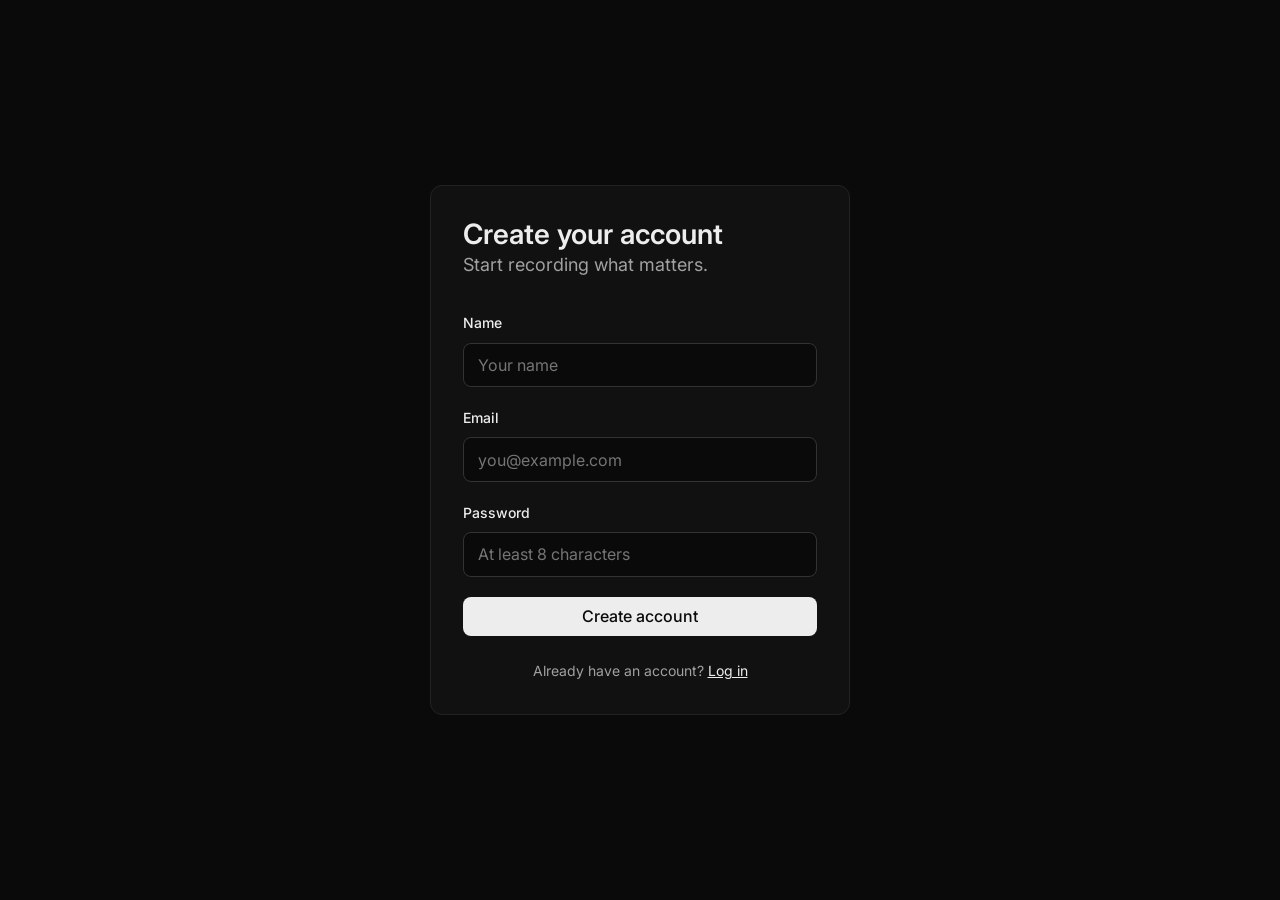
==== signup.html @ 29d6b3ff "Add sign-up page and link it from navbar" ====
<!DOCTYPE html>
<html lang="en">
    
    <head>
        <meta charset="utf-8">
        <meta name="viewport" content="width=device-width, initial-scale=1.0">
        <title>Sign up - Record</title>

        <link rel="preconnect" href="https://fonts.googleapis.com">
        <link rel="preconnect" href="https://fonts.gstatic.com" crossorigin>
        <link href="https://fonts.googleapis.com/css2?family=Inter:ital,opsz,wght@0,14..32,100..900;1,14..32,100..900&display=swap" rel="stylesheet">

        <link rel="stylesheet" href="style.css">
    </head>
    <body>
        <main class="auth">
            
            <div class="auth-card">
            
                <h1>Create your account</h1>
                <p class="subtitle">
                    Start recording what matters.
                </p>

                <form class="auth-form">
                    
                    <div class="field">
                        <label for="name">Name</label>
                        <input type="text" id="name" name="name" placeholder="Your name" required>
                    </div>
                    <div class="field">
                        <label for="email">Email</label>
                        <input type="email" id="email" name="email" placeholder="you@example.com" required>
                    </div>
                    <div class="field">
                        <label for="password">Password</label>
                        <input type="password" id="password" name="password" placeholder="At least 8 characters" minlength="8" required>
                    </div>
                    
                    <button type="submit" class="btn">Create account</button>
                </form>
                
                <p class="auth-switch">Already have an account? <a href="login.html">Log in</a></p>

            </div>


        </main>
    </body>
</html>
---- style.css ----
:root {
    --bg: #0a0a0a;
    --text: #ededed;
    --muted: #a1a1a1;
    --accent: #3b82f6;
}

* {
    box-sizing: border-box;
    margin: 0;
    padding: 0;
}

body {
    background: var(--bg);
    color: var(--text);
    font-family: "Inter", sans-serif;
    line-height: 1.6;
}

nav {
    display: flex;
    justify-content: space-between;
    align-items: center;
    max-width: 1100px;
    margin: 0 auto;
    padding: 1.25rem 1.5rem;
}

nav ul {
    display: flex;
    gap: 2rem;
    list-style: none;
}

a {
    color: var(--text);
    text-decoration: none;
}

.logo {
    font-weight: 600;
    font-size: 1.25rem;
}

.btn {
    display: inline-block;
    padding: 0.6rem 1.2rem;
    background: var(--text);
    color: var(--bg);
    border-radius: 8px;
    font-weight: 500;
    transition: opacity 0.2s;
}
.btn:hover {
    opacity: 0.85;
}

.btn-secondary {
    background: transparent;
    color: var(--text);
    border: 1px solid #333;
}

.hero {
    max-width: 800px;
    margin: 0 auto;
    padding: 6rem 1.5rem;
    text-align: center;
}

.hero h1 {
    font-size: 3.5rem;
    font-weight: 600;
    line-height: 1.1;
    margin: 1.5rem 0;
}

.subtitle {
    color: var(--muted);
    font-size: 1.125rem;
    margin-bottom: 2rem;
}

.hero-buttons {
    display: flex;
    justify-content: center;
    gap: 1rem;
}

.badge {
    display: inline-block;
    padding: 0.25rem 0.9rem;
    border: 1px solid #333;
    border-radius: 999px;
    font-size: 0.875rem;
    color: var(--muted);
}
.badge::before {
    content: "";
    display: inline-block;
    width: 8px;
    height: 8px;
    background: var(--accent);
    border-radius: 50%;
    margin-right: 0.5rem;
    vertical-align: middle;
}

.features {
    display: grid;
    grid-template-columns: repeat(3, 1fr);
    gap: 1.5rem;
    max-width: 1100px;
    margin: 0 auto;
    padding: 0 1.5rem 6rem;
}

.card {
    background: #111;
    border: 1px solid #222;
    border-radius: 12px;
    padding: 1.5rem;
}

.card h3 {
    font-size: 1.125rem;
    font-weight: 500;
    margin-bottom: 0.5rem;
}

.card p {
    color: var(--muted);
}

footer {
    border-top: 1px solid #222;
    padding: 2rem 1.5rem;
    text-align: center;
}
footer p {
    color: var(--muted);
    font-size: 0.875rem;
}


/* Auth pages */

.auth {
    min-height: 100vh;
    display: flex;
    align-items: center;
    justify-content: center;
    padding: 2rem 1.5rem;
}

.auth-card {
    width: 100%;
    max-width: 420px;
    background: #111;
    border: 1px solid #222;
    border-radius: 12px;
    padding: 2rem;
}

.auth-card h1 {
    font-size: 1.75rem;
    font-weight: 600;
    line-height: 1.2;
}

.auth-form {
    display: flex;
    flex-direction: column;
    gap: 1.25rem;
}

.field {
    display: flex;
    flex-direction: column;
    gap: 0.5rem;
}

.field label {
    font-size: 0.875rem;
    font-weight: 500;
}

.field input {
    padding: 0.7rem 0.9rem;
    background: var(--bg);
    color: var(--text);
    border: 1px solid #333;
    border-radius: 8px;
    font-family: inherit;
    font-size: 1rem;
}

.field input:focus {
    outline: 2px solid var(--accent);
    outline-offset: 2px;
    border-color: var(--accent);
}

.auth-form .btn {
    border: none;
    font-family: inherit;
    font-size: 1rem;
    cursor: pointer;
}

.auth-switch {
    margin-top: 1.5rem;
    text-align: center;
    color: var(--muted);
    font-size: 0.875rem;
}

.auth-switch a {
    color: var(--text);
    text-decoration: underline;
}







/* Media queries */

@media (max-width: 768px) {
    .features {
        grid-template-columns: 1fr;
    }
    .hero h1 {
        font-size: 2.25rem;
    }
    .hero {
        padding: 4rem 1.5rem;
    }
    nav ul {
        display: none;
    }
    .auth {
        padding: 1.5rem 1rem;
    }
    .auth-card {
        padding: 1.5rem;
    }
    .auth-card h1 {
        font-size: 1.5rem;
    }
}
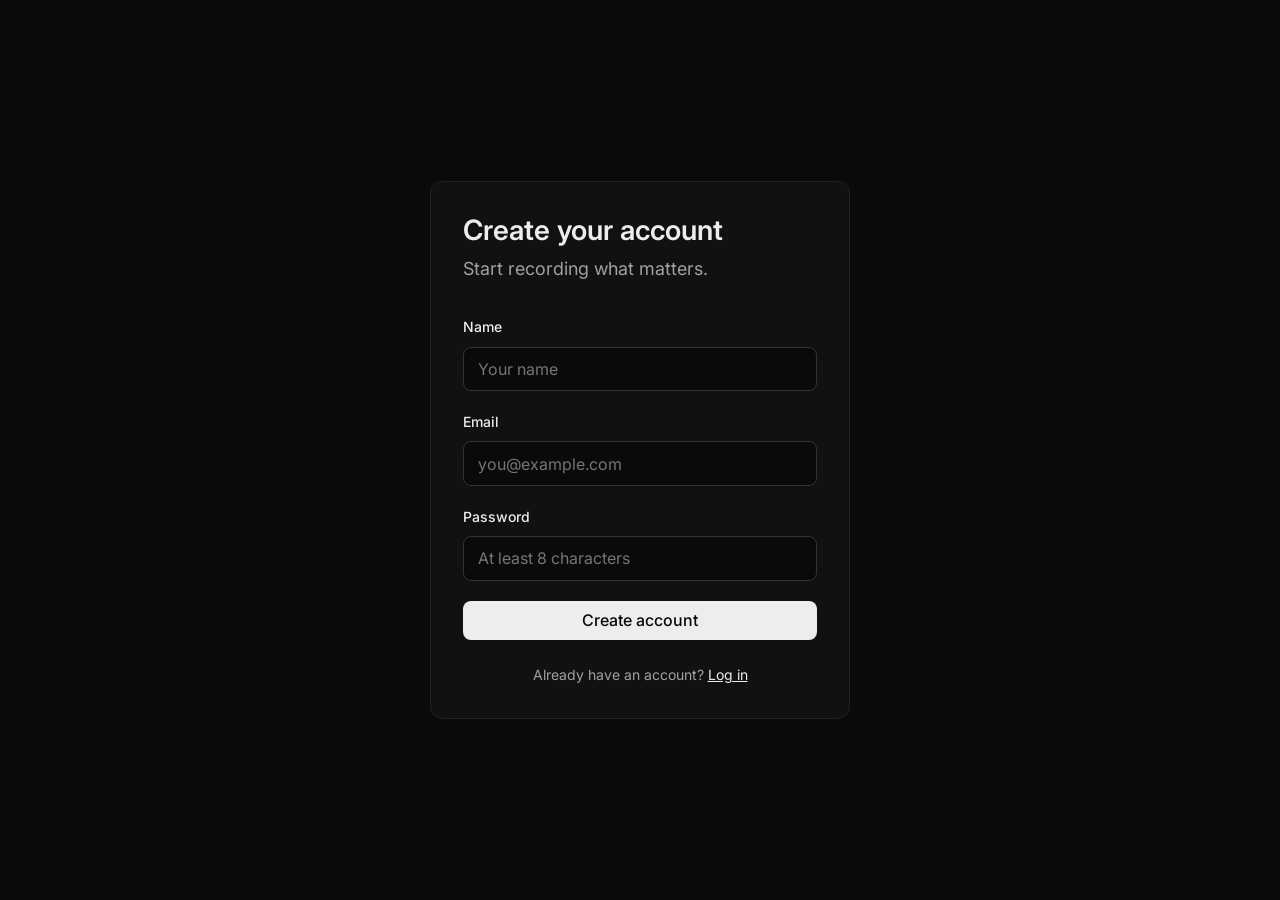
==== commit 430838a5: "Add login page and polish landing page" ====
--- a/signup.html
+++ b/signup.html
@@ -11,6 +11,8 @@
         <link href="https://fonts.googleapis.com/css2?family=Inter:ital,opsz,wght@0,14..32,100..900;1,14..32,100..900&display=swap" rel="stylesheet">
 
         <link rel="stylesheet" href="style.css">
+        <link rel="icon" type="image/svg+xml" href="favicon.svg">
+
     </head>
     <body>
         <main class="auth">
@@ -34,7 +36,7 @@
                     </div>
                     <div class="field">
                         <label for="password">Password</label>
-                        <input type="password" id="password" name="password" placeholder="At least 8 characters" minlength="8" required>
+                        <input type="password" id="password" name="password" placeholder="At least 8 characters" minlength="8" autocomplete="new-password" required>
                     </div>
                     
                     <button type="submit" class="btn">Create account</button>
--- a/style.css
+++ b/style.css
@@ -27,6 +27,15 @@
     padding: 1.25rem 1.5rem;
 }
 
+header {
+    border-bottom: 1px solid #222;
+    position: sticky;
+    top: 0;
+    z-index: 10;
+    background: rgba(10, 10, 10, 0.8);
+}
+
+
 nav ul {
     display: flex;
     gap: 2rem;
@@ -41,6 +50,28 @@
 .logo {
     font-weight: 600;
     font-size: 1.25rem;
+    display: inline-flex;
+    align-items: center;
+    gap: 0.6rem;
+}
+.logo::before {
+    content: "";
+    width: 12px;
+    height: 12px;
+    background: var(--accent);
+    border-radius: 50%;
+    box-shadow: 0 0 0 4px rgba(59, 130, 246, 0.25);
+}
+
+
+nav ul a {
+    color: var(--muted);
+    font-size: 0.9375rem;
+    transition: color 0.2s;
+}
+
+nav ul a:hover {
+    color: var(--text);
 }
 
 .btn {
@@ -56,6 +87,11 @@
     opacity: 0.85;
 }
 
+nav .btn {
+    padding: 0.45rem 1rem;
+    font-size: 0.9375rem;
+}
+
 .btn-secondary {
     background: transparent;
     color: var(--text);
@@ -67,6 +103,7 @@
     margin: 0 auto;
     padding: 6rem 1.5rem;
     text-align: center;
+    background: radial-gradient(ellipse at top, rgba(59, 130, 246, 0.12), transparent 60%);
 }
 
 .hero h1 {
@@ -74,6 +111,11 @@
     font-weight: 600;
     line-height: 1.1;
     margin: 1.5rem 0;
+    letter-spacing: -0.02em;
+    background: linear-gradient(to bottom, #ffffff, #8a8a8a);
+    -webkit-background-clip: text;
+    background-clip: text;
+    color: transparent;
 }
 
 .subtitle {
@@ -121,6 +163,11 @@
     border: 1px solid #222;
     border-radius: 12px;
     padding: 1.5rem;
+    transition: transform 0.2s, border-color 0.2s;
+}
+.card:hover {
+    transform: translateY(-4px);
+    border-color: rgba(59, 130, 246, 0.5);
 }
 
 .card h3 {
@@ -167,6 +214,7 @@
     font-size: 1.75rem;
     font-weight: 600;
     line-height: 1.2;
+    margin-bottom: 0.5rem;
 }
 
 .auth-form {
